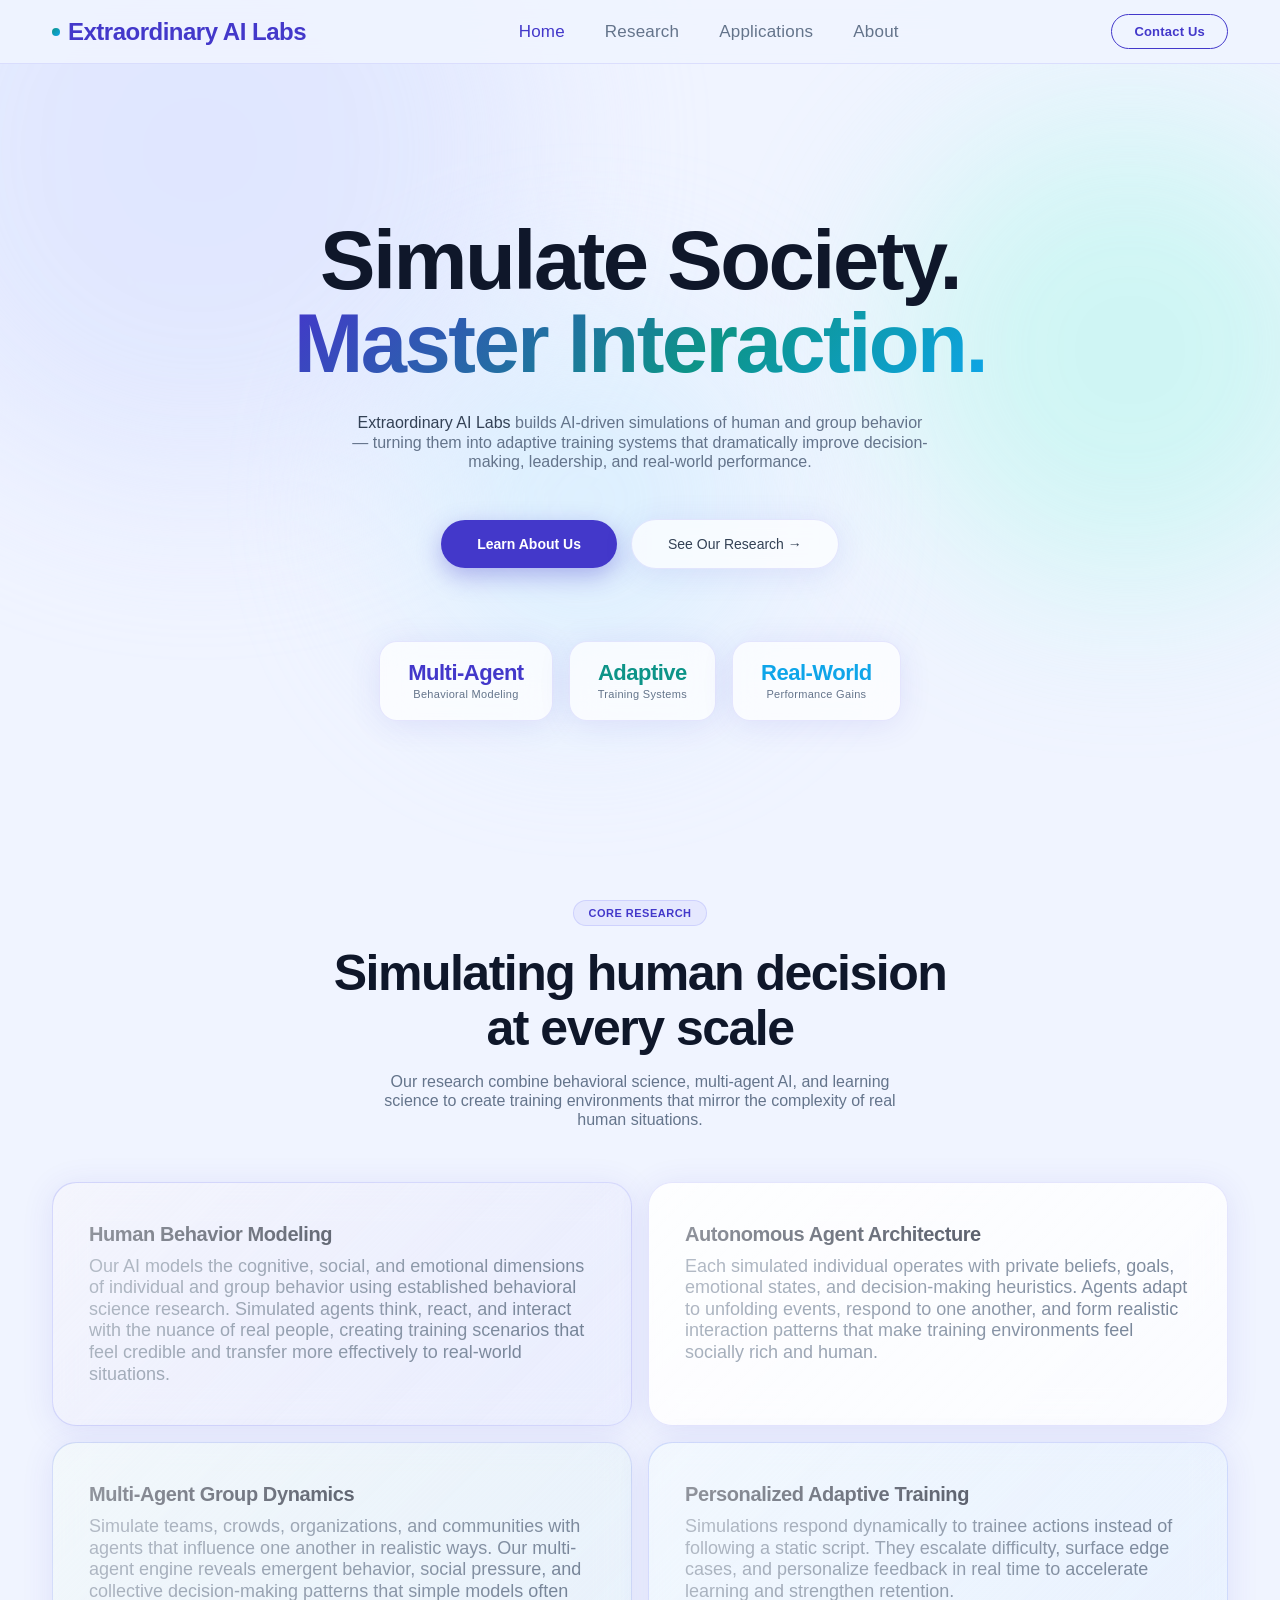
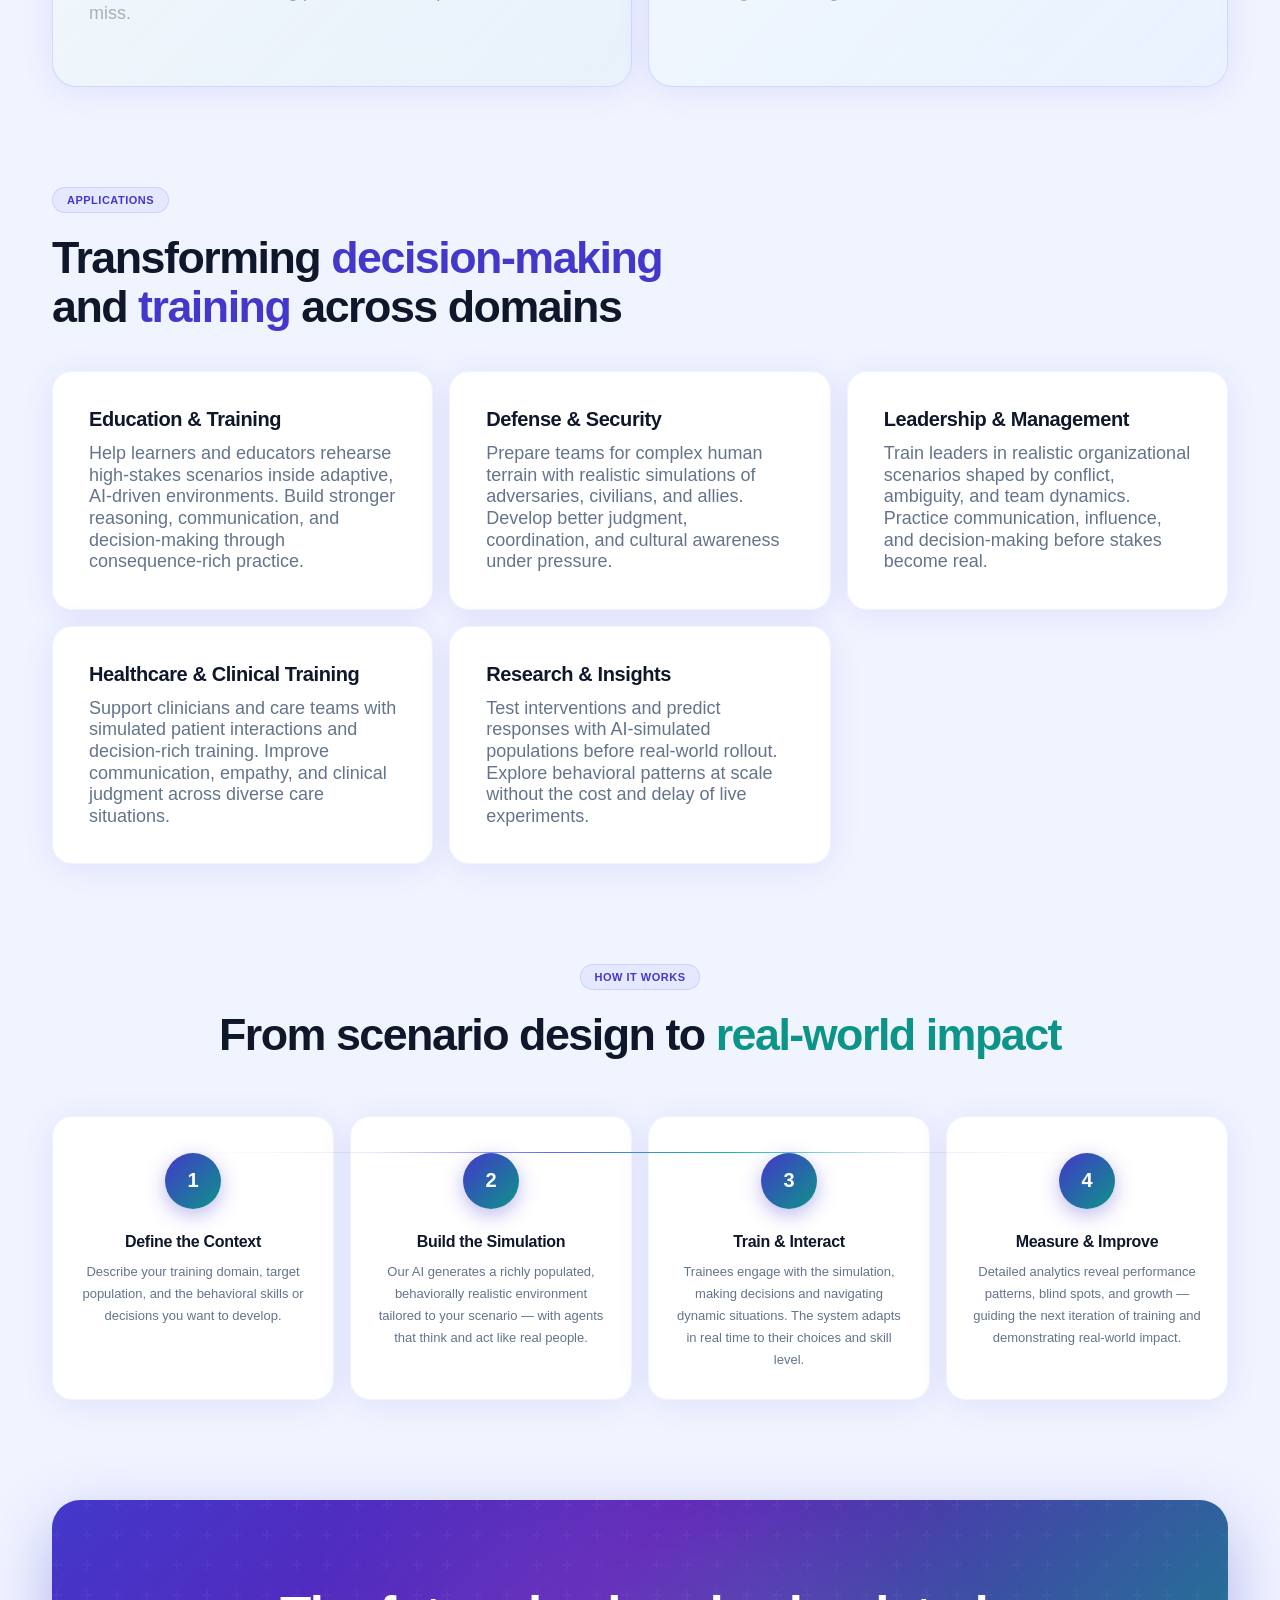
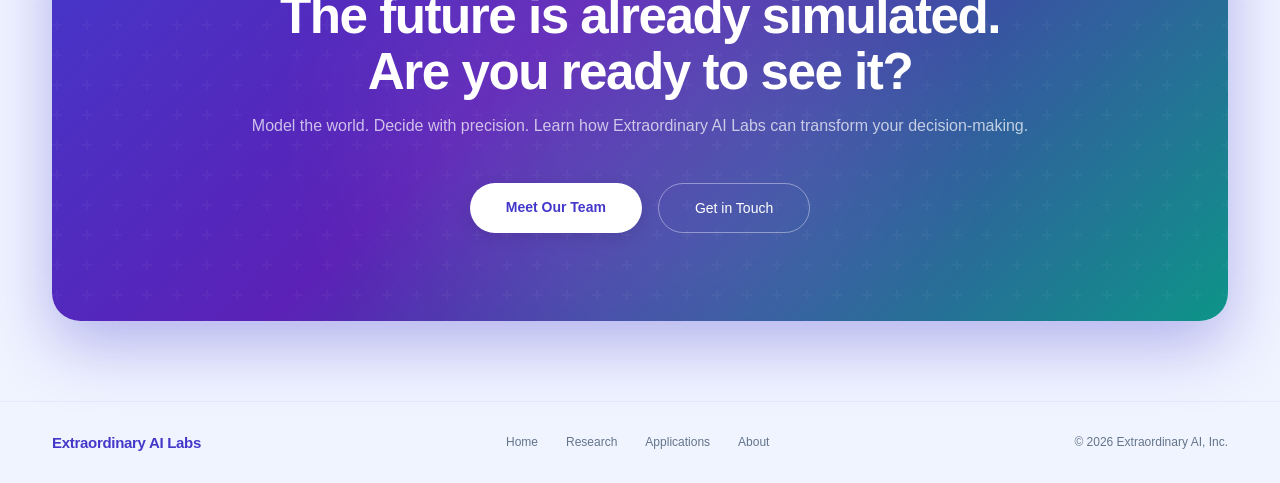
==== index.html @ 601aa69d "Initial version" ====
<!DOCTYPE html>
<html lang="en">
<head>
<meta charset="UTF-8">
<meta name="viewport" content="width=device-width, initial-scale=1.0">
<title>Extraordinary AI Labs — Human Behavior Simulation</title>
<link rel="stylesheet" href="styles.css">
</head>
<body>

<div class="bg-mesh">
  <div class="mesh-blob blob-1"></div>
  <div class="mesh-blob blob-2"></div>
  <div class="mesh-blob blob-3"></div>
</div>

<nav>
  <a href="index.html" class="logo"><div class="logo-dot"></div>Extraordinary AI Labs</a>
  <ul>
    <li><a href="index.html" class="active">Home</a></li>
    <li><a href="#research">Research</a></li>
    <li><a href="#applications">Applications</a></li>
    <li><a href="about.html">About</a></li>
  </ul>
  <a href="about.html#contact" class="nav-contact">Contact Us</a>
</nav>

<!-- ── HERO ── -->
<section class="hero">

  <h1>
    <span class="h1-dark">Simulate Society.</span><br>
    <span class="h1-gradient">Master Interaction.</span>
  </h1>

  <p class="hero-desc">
    <strong>Extraordinary AI Labs</strong> builds AI-driven simulations of human and group behavior — turning them into adaptive training systems that dramatically improve decision-making, leadership, and real-world performance.
  </p>

  <div class="hero-actions">
    <a href="about.html" class="btn-primary"><span>Learn About Us</span></a>
    <a href="#research" class="btn-ghost">See Our Research →</a>
  </div>

  <div class="hero-stats">
    <div class="stat-card">
      <div class="stat-num sn-indigo">Multi-Agent</div>
      <div class="stat-label">Behavioral Modeling</div>
    </div>
    <div class="stat-card">
      <div class="stat-num sn-teal">Adaptive</div>
      <div class="stat-label">Training Systems</div>
    </div>
    <div class="stat-card">
      <div class="stat-num sn-sky">Real-World</div>
      <div class="stat-label">Performance Gains</div>
    </div>
  </div>
</section>

<!-- ── Research ── -->
<section class="bento-section" id="research">
  <div class="bento-header">
    <div class="section-chip">Core Research</div>
    <h2 class="bento-title">Simulating human decision <br>at every scale</h2>
    <p class="bento-sub">Our research combine behavioral science, multi-agent AI, and learning science to create training environments that mirror the complexity of real human situations.</p>
  </div>

  <div class="tech-grid">

    <!-- Row 1, col 1-2: Human Behavior Modeling -->
    <div class="bento-cell accent-indigo tech-cell-merged">
      <div class="cell-shimmer"></div>
      <div class="cell-title">Human Behavior Modeling</div>
      <div class="cell-desc">Our AI models the cognitive, social, and emotional dimensions of individual and group behavior using established behavioral science research. Simulated agents think, react, and interact with the nuance of real people, creating training scenarios that feel credible and transfer more effectively to real-world situations.</div>
    </div>

    <!-- Row 1, col 3: utonomous Agent Architecture -->
    <div class="bento-cell tech-cell-agents">
      <div class="cell-shimmer"></div>
      <div class="cell-title">Autonomous Agent Architecture</div>
      <div class="cell-desc">Each simulated individual operates with private beliefs, goals, emotional states, and decision-making heuristics. Agents adapt to unfolding events, respond to one another, and form realistic interaction patterns that make training environments feel socially rich and human.</div>
    </div>

    <!-- Row 2, col 1: Multi-Agent Group Dynamics -->
    <div class="bento-cell accent-teal tech-cell-group">
      <div class="cell-shimmer"></div>
      <div class="cell-title">Multi-Agent Group Dynamics</div>
      <div class="cell-desc">Simulate teams, crowds, organizations, and communities with agents that influence one another in realistic ways. Our multi-agent engine reveals emergent behavior, social pressure, and collective decision-making patterns that simple models often miss.</div>
    </div>

    <!-- Row 2, col 2-3: Personalized Adaptive Training -->
    <div class="bento-cell accent-sky tech-cell-adaptive">
      <div class="cell-shimmer"></div>
      <div class="cell-title">Personalized Adaptive Training</div>
      <div class="cell-desc">Simulations respond dynamically to trainee actions instead of following a static script. They escalate difficulty, surface edge cases, and personalize feedback in real time to accelerate learning and strengthen retention.</div>
    </div>

  </div>
</section>

<!-- ── APPLICATIONS ── -->
<section class="cases-section" id="applications">
  <div class="cases-header">
    <div>
      <div class="section-chip">Applications</div>
      <h2 class="cases-title">Transforming <span>decision-making</span> and <span>training</span> across domains</h2>
    </div>
  </div>

  <div class="cases-grid">
    <div class="case-card">
      <div class="case-title">Education &amp; Training</div>
      <div class="case-desc">Help learners and educators rehearse high-stakes scenarios inside adaptive, AI-driven environments. Build stronger reasoning, communication, and decision-making through consequence-rich practice.</div>
    </div>
    <div class="case-card">
      <div class="case-title">Defense &amp; Security</div>
      <div class="case-desc">Prepare teams for complex human terrain with realistic simulations of adversaries, civilians, and allies. Develop better judgment, coordination, and cultural awareness under pressure.</div>
    </div>
    <div class="case-card">
      <div class="case-title">Leadership &amp; Management</div>
      <div class="case-desc">Train leaders in realistic organizational scenarios shaped by conflict, ambiguity, and team dynamics. Practice communication, influence, and decision-making before stakes become real.</div>
    </div>
    <div class="case-card">
      <div class="case-title">Healthcare &amp; Clinical Training</div>
      <div class="case-desc">Support clinicians and care teams with simulated patient interactions and decision-rich training. Improve communication, empathy, and clinical judgment across diverse care situations.</div>
    </div>
    <div class="case-card">
      <div class="case-title">Research &amp; Insights</div>
      <div class="case-desc">Test interventions and predict responses with AI-simulated populations before real-world rollout. Explore behavioral patterns at scale without the cost and delay of live experiments.</div>
    </div>
  </div>
</section>

<!-- ── HOW IT WORKS ── -->
<section class="steps-section" id="how">
  <div class="steps-header">
    <div class="section-chip">How It Works</div>
    <h2 class="steps-title">From scenario design to <span>real-world impact</span></h2>
  </div>
  <div class="steps-grid">
    <div class="steps-line"></div>
    <div class="step-card">
      <div class="step-num">1</div>
      <div class="step-title">Define the Context</div>
      <div class="step-desc">Describe your training domain, target population, and the behavioral skills or decisions you want to develop.</div>
    </div>
    <div class="step-card">
      <div class="step-num">2</div>
      <div class="step-title">Build the Simulation</div>
      <div class="step-desc">Our AI generates a richly populated, behaviorally realistic environment tailored to your scenario — with agents that think and act like real people.</div>
    </div>
    <div class="step-card">
      <div class="step-num">3</div>
      <div class="step-title">Train &amp; Interact</div>
      <div class="step-desc">Trainees engage with the simulation, making decisions and navigating dynamic situations. The system adapts in real time to their choices and skill level.</div>
    </div>
    <div class="step-card">
      <div class="step-num">4</div>
      <div class="step-title">Measure &amp; Improve</div>
      <div class="step-desc">Detailed analytics reveal performance patterns, blind spots, and growth — guiding the next iteration of training and demonstrating real-world impact.</div>
    </div>
  </div>
</section>

<!-- ── CTA ── -->
<section class="cta-section">
  <div class="cta-inner">
    <div class="cta-glow"></div>
    <h2 class="cta-title">The future is already simulated. <br>Are you ready to see it?</h2>
    <p class="cta-sub">Model the world. Decide with precision. Learn how Extraordinary AI Labs can transform your decision-making.</p>
    <div class="cta-buttons">
      <a href="about.html" class="btn-white">Meet Our Team</a>
      <a href="about.html#contact" class="btn-outline-white">Get in Touch</a>
    </div>
  </div>
</section>

<footer>
  <div class="footer-logo">Extraordinary AI Labs</div>
  <div class="footer-links">
    <a href="index.html">Home</a>
    <a href="#research">Research</a>
    <a href="#applications">Applications</a>
    <a href="about.html">About</a>
  </div>
  <div class="footer-copy">© 2026 Extraordinary AI, Inc.</div>
</footer>

<script>
  const nav = document.querySelector('nav');
  const navLinks = document.querySelectorAll('nav ul a');
  const sectionMap = {
    home: document.querySelector('.hero'),
    research: document.getElementById('research'),
    applications: document.getElementById('applications')
  };

  function setActiveNav(key) {
    navLinks.forEach((link) => {
      const href = link.getAttribute('href');
      const isActive =
        (key === 'home' && href === 'index.html') ||
        (key === 'research' && href === '#research') ||
        (key === 'applications' && href === '#applications');

      link.classList.toggle('active', isActive);
    });
  }

  function scrollToSection(target) {
    const navH = nav.getBoundingClientRect().height;
    const top = target.getBoundingClientRect().top + window.scrollY - navH - 24;
    window.scrollTo({ top, behavior: 'smooth' });
  }

  navLinks.forEach((link) => {
    const href = link.getAttribute('href');

    if (!href.startsWith('#')) {
      return;
    }

    link.addEventListener('click', (e) => {
      const id = href.slice(1);
      const target = document.getElementById(id);

      if (!target) {
        return;
      }

      e.preventDefault();
      setActiveNav(id);
      history.replaceState(null, '', `#${id}`);
      scrollToSection(target);
    });
  });

  const observer = new IntersectionObserver(
    (entries) => {
      const visibleEntry = entries
        .filter((entry) => entry.isIntersecting)
        .sort((a, b) => b.intersectionRatio - a.intersectionRatio)[0];

      if (visibleEntry) {
        setActiveNav(visibleEntry.target.dataset.nav);
      }
    },
    {
      rootMargin: '-20% 0px -55% 0px',
      threshold: [0.2, 0.4, 0.6]
    }
  );

  Object.entries(sectionMap).forEach(([key, section]) => {
    if (!section) {
      return;
    }

    section.dataset.nav = key;
    observer.observe(section);
  });

  if (window.location.hash === '#research') {
    setActiveNav('research');
  } else if (window.location.hash === '#applications') {
    setActiveNav('applications');
  } else {
    setActiveNav('home');
  }
</script>

</body>
</html>
---- styles.css ----
/* =============================================
   Extraordinary AI Labs — Shared Stylesheet
   ============================================= */

:root {
  --bg: #f0f4ff;
  --surface: #ffffff;
  --surface2: #e8eeff;
  --indigo: #4338ca;
  --indigo-light: #6366f1;
  --teal: #0d9488;
  --teal-light: #14b8a6;
  --sky: #0ea5e9;
  --pink: #e879f9;
  --text: #0f172a;
  --text2: #334155;
  --muted: #64748b;
  --border: rgba(99,102,241,0.15);
  --border2: rgba(99,102,241,0.08);
  --glass: rgba(255,255,255,0.7);
  --shadow: 0 4px 32px rgba(67,56,202,0.1);
  --shadow-lg: 0 12px 48px rgba(67,56,202,0.15);
  --nav-h: 64px; /* fixed nav height for scroll-margin */
}

* { margin: 0; padding: 0; box-sizing: border-box; }

html { scroll-behavior: smooth; }

body {
  background: var(--bg);
  color: var(--text);
  font-family: 'Helvetica Neue', Helvetica, Arial, sans-serif;
  font-weight: 300;
  overflow-x: hidden;
}

/* ── BACKGROUND MESH ── */
.bg-mesh {
  position: fixed; inset: 0;
  pointer-events: none; z-index: 0; overflow: hidden;
}
.mesh-blob {
  position: absolute; border-radius: 50%;
  filter: blur(80px); opacity: 0.45;
}
.blob-1 {
  width: 700px; height: 700px;
  background: radial-gradient(circle, #c7d2fe, #e0e7ff);
  top: -200px; left: -150px;
  animation: blobDrift 12s ease-in-out infinite;
}
.blob-2 {
  width: 500px; height: 500px;
  background: radial-gradient(circle, #99f6e4, #ccfbf1);
  top: 100px; right: -100px;
  animation: blobDrift 10s ease-in-out infinite 3s;
}
.blob-3 {
  width: 400px; height: 400px;
  background: radial-gradient(circle, #bae6fd, #e0f2fe);
  bottom: 200px; left: 30%;
  animation: blobDrift 14s ease-in-out infinite 6s;
}
@keyframes blobDrift {
  0%, 100% { transform: translate(0,0) scale(1); }
  33%       { transform: translate(30px,-20px) scale(1.05); }
  66%       { transform: translate(-20px,30px) scale(0.97); }
}

/* ── NAV ── */
nav {
  position: fixed; top: 0; left: 0; right: 0; z-index: 100;
  display: flex; align-items: center; justify-content: space-between;
  padding: 0 52px;
  height: var(--nav-h);
  background: rgba(240,244,255,0.88);
  backdrop-filter: blur(20px);
  border-bottom: 1px solid var(--border);
}
.logo {
  font-size: 24px; font-weight: 800; letter-spacing: -0.5px;
  color: var(--indigo); display: flex; align-items: center; gap: 8px;
  text-decoration: none; flex-shrink: 0;
}
.logo-dot {
  width: 8px; height: 8px; border-radius: 50%;
  background: linear-gradient(135deg, var(--teal), var(--sky));
  animation: dotPulse 2s ease-in-out infinite; flex-shrink: 0;
}
@keyframes dotPulse {
  0%, 100% { transform: scale(1); opacity: 1; }
  50%       { transform: scale(1.4); opacity: 0.7; }
}
nav ul { list-style: none; display: flex; gap: 40px; }
nav a {
  font-size: 17px; font-weight: 400; text-decoration: none;
  color: var(--muted); letter-spacing: 0.2px; transition: color 0.2s;
}
nav a:hover { color: var(--indigo); }
nav a.active { color: var(--indigo); font-weight: 500; }
.nav-contact {
  font-size: 13px; font-weight: 600; text-decoration: none;
  border: 1.5px solid var(--indigo); color: var(--indigo);
  padding: 9px 22px; border-radius: 100px; transition: all 0.3s;
}
.nav-contact:hover { background: var(--indigo); color: white; }

/* ── SCROLL-MARGIN for anchored sections (accounts for fixed nav) ── */
section[id], div[id] {
  scroll-margin-top: calc(var(--nav-h) + 24px);
}

/* ── HERO ── */
.hero {
  position: relative; z-index: 1;
  min-height: 100vh;
  display: flex; flex-direction: column;
  align-items: center; justify-content: center;
  text-align: center;
  padding: 120px 52px 80px;
}
.hero-eyebrow {
  display: inline-flex; align-items: center; gap: 10px;
  background: var(--glass); border: 1px solid var(--border);
  backdrop-filter: blur(12px); border-radius: 100px;
  padding: 8px 20px 8px 8px; margin-bottom: 36px;
  box-shadow: var(--shadow); animation: fadeUp 0.5s ease both;
}
.eyebrow-chip {
  font-size: 10px; font-weight: 700; letter-spacing: 1px; text-transform: uppercase;
  background: linear-gradient(135deg, var(--indigo), var(--teal));
  color: white; border-radius: 100px; padding: 4px 12px;
}
.eyebrow-text { font-size: 12px; color: var(--muted); font-weight: 400; }

h1 {
  font-size: clamp(48px, 6.5vw, 84px);
  font-weight: 800; letter-spacing: -2.5px; line-height: 1.0;
  margin-bottom: 28px; animation: fadeUp 0.5s ease 0.1s both;
}
.h1-dark { color: var(--text); }
.h1-gradient {
  background: linear-gradient(135deg, var(--indigo) 0%, var(--teal) 60%, var(--sky) 100%);
  -webkit-background-clip: text; -webkit-text-fill-color: transparent;
  background-clip: text; display: block;
}
.hero-desc {
  font-size: 16px; color: var(--muted); line-height: 1.2;
  max-width: 580px; margin: 0 auto 48px; font-weight: 300;
  animation: fadeUp 0.5s ease 0.2s both;
}
.hero-desc strong { color: var(--text2); font-weight: 500; }
.hero-actions {
  display: flex; gap: 14px; align-items: center; justify-content: center;
  margin-bottom: 72px; animation: fadeUp 0.5s ease 0.3s both;
}

/* ── BUTTONS ── */
.btn-primary {
  font-size: 14px; font-weight: 600; text-decoration: none;
  background: var(--indigo); color: white; padding: 16px 36px;
  border-radius: 100px; transition: all 0.3s;
  box-shadow: 0 8px 24px rgba(67,56,202,0.35);
  position: relative; overflow: hidden;
}
.btn-primary::after {
  content: ''; position: absolute; inset: 0; border-radius: 100px;
  background: linear-gradient(135deg, var(--indigo-light), var(--teal));
  opacity: 0; transition: opacity 0.3s;
}
.btn-primary span { position: relative; z-index: 1; }
.btn-primary:hover::after { opacity: 1; }
.btn-primary:hover { transform: translateY(-2px); box-shadow: 0 12px 32px rgba(67,56,202,0.4); }

.btn-ghost {
  font-size: 14px; font-weight: 500; text-decoration: none;
  background: var(--glass); border: 1px solid var(--border);
  color: var(--text2); padding: 16px 36px; border-radius: 100px;
  backdrop-filter: blur(8px); transition: all 0.3s; box-shadow: var(--shadow);
}
.btn-ghost:hover {
  background: white; border-color: rgba(99,102,241,0.3);
  transform: translateY(-2px); box-shadow: var(--shadow-lg);
}

.btn-white {
  font-size: 14px; font-weight: 600; text-decoration: none;
  background: white; color: var(--indigo); padding: 16px 36px;
  border-radius: 100px; transition: all 0.3s;
  box-shadow: 0 4px 16px rgba(0,0,0,0.1);
}
.btn-white:hover { transform: translateY(-2px); box-shadow: 0 8px 24px rgba(0,0,0,0.15); }

.btn-outline-white {
  font-size: 14px; font-weight: 500; text-decoration: none;
  border: 1px solid rgba(255,255,255,0.4); color: white;
  padding: 16px 36px; border-radius: 100px; transition: all 0.3s;
}
.btn-outline-white:hover {
  background: rgba(255,255,255,0.1);
  border-color: rgba(255,255,255,0.6); transform: translateY(-2px);
}

/* ── STAT CARDS ── */
.hero-stats { display: flex; gap: 16px; justify-content: center; animation: fadeUp 0.5s ease 0.4s both; }
.stat-card {
  background: var(--glass); backdrop-filter: blur(16px);
  border: 1px solid var(--border); border-radius: 18px;
  padding: 20px 28px; text-align: center; box-shadow: var(--shadow);
  transition: transform 0.3s;
}
.stat-card:hover { transform: translateY(-4px); }
.stat-num { font-size: 22px; font-weight: 800; letter-spacing: -0.5px; line-height: 1; margin-bottom: 4px; }
.sn-indigo { color: var(--indigo); }
.sn-teal   { color: var(--teal); }
.sn-sky    { color: var(--sky); }
.stat-label { font-size: 11px; color: var(--muted); font-weight: 400; letter-spacing: 0.3px; }

/* ── SECTION CHIP ── */
.section-chip {
  display: inline-flex; align-items: center; gap: 6px;
  background: rgba(99,102,241,0.08); border: 1px solid rgba(99,102,241,0.18);
  border-radius: 100px; padding: 6px 14px;
  font-size: 11px; font-weight: 600; letter-spacing: 0.5px; text-transform: uppercase;
  color: var(--indigo); margin-bottom: 20px;
}

/* ── BENTO / TECHNOLOGY SECTION ── */
.bento-section {
  position: relative; z-index: 1;
  padding: 0 52px 100px;
}
.bento-header {
  text-align: center; margin-bottom: 52px;
}
.bento-title {
  font-size: clamp(32px, 4vw, 50px);
  font-weight: 800; letter-spacing: -1.5px; line-height: 1.1; margin-bottom: 16px;
}
.bento-sub {
  font-size: 16px; color: var(--muted); max-width: 520px;
  margin: 0 auto; line-height: 1.2; font-weight: 300;
}

/* Tech grid: 3 columns, custom cell placement */
.tech-grid {
  display: grid;
  grid-template-columns: repeat(2, minmax(0, 1fr));
  grid-auto-rows: 1fr;
  gap: 16px;
  align-items: stretch;
}

/* Row 1: merged big card spans 2 cols, group-dynamics spans 1 col */
.tech-cell-merged   { grid-column: auto; grid-row: auto; }
.tech-cell-group    { grid-column: auto; grid-row: auto; }
/* Row 2: adaptive and group span equally */
.tech-cell-adaptive { grid-column: auto; grid-row: auto; }
.tech-cell-agents   { grid-column: auto; grid-row: auto; }

.bento-cell {
  background: var(--glass); backdrop-filter: blur(16px);
  border: 1px solid var(--border); border-radius: 24px;
  padding: 40px 36px; box-shadow: var(--shadow);
  transition: all 0.35s; position: relative; overflow: hidden;
  height: 100%;
}
.bento-cell:hover {
  box-shadow: var(--shadow-lg); transform: translateY(-4px);
  border-color: rgba(99,102,241,0.3);
}
.bento-cell.accent-indigo { background: linear-gradient(135deg, rgba(67,56,202,0.07), rgba(99,102,241,0.04)); }
.bento-cell.accent-teal   { background: linear-gradient(135deg, rgba(13,148,136,0.07), rgba(20,184,166,0.03)); }
.bento-cell.accent-sky    { background: linear-gradient(135deg, rgba(14,165,233,0.07), rgba(56,189,248,0.03)); }

.cell-shimmer {
  position: absolute; inset: 0; border-radius: 24px;
  background: linear-gradient(135deg, rgba(255,255,255,0.6), rgba(255,255,255,0));
  pointer-events: none;
}
.bento-icon-wrap {
  width: 52px; height: 52px; border-radius: 16px;
  display: flex; align-items: center; justify-content: center;
  margin-bottom: 24px; font-size: 22px;
}
.icon-indigo { background: rgba(67,56,202,0.1); }
.icon-teal   { background: rgba(13,148,136,0.1); }
.icon-sky    { background: rgba(14,165,233,0.1); }
.icon-pink   { background: rgba(232,121,249,0.1); }

.cell-title {
  font-size: 20px; font-weight: 700; letter-spacing: -0.4px;
  margin-bottom: 10px; color: var(--text);
}
.cell-desc {
  font-size: 18px; color: var(--muted); line-height: 1.2; font-weight: 300;
}

/* ── APPLICATIONS SECTION ── */
.cases-section { position: relative; z-index: 1; padding: 0 52px 100px; }
.cases-header {
  display: flex; align-items: flex-end; justify-content: space-between;
  margin-bottom: 40px;
}
.cases-title {
  font-size: clamp(30px, 3.5vw, 46px); font-weight: 800;
  letter-spacing: -1.5px; max-width: 680px; line-height: 1.1;
}
.cases-title span { color: var(--indigo); }

.cases-grid {
  display: grid;
  grid-template-columns: repeat(3, 1fr);
  gap: 16px;
}
/* 5 cards: first 3 in row 1, last 2 centered in row 2 */
.cases-grid .case-card:nth-child(4) { grid-column: 1; }
.cases-grid .case-card:nth-child(5) { grid-column: 2; }

.case-card {
  background: var(--surface); border: 1px solid var(--border2);
  border-radius: 20px; padding: 36px; box-shadow: var(--shadow);
  transition: all 0.3s; position: relative; overflow: hidden;
}
.case-card::before {
  content: ''; position: absolute; left: 0; top: 0; bottom: 0;
  width: 4px; border-radius: 4px 0 0 4px;
  background: linear-gradient(180deg, var(--indigo), var(--teal));
  opacity: 0; transition: opacity 0.3s;
}
.case-card:hover { transform: translateY(-4px); box-shadow: var(--shadow-lg); border-color: var(--border); }
.case-card:hover::before { opacity: 1; }
.case-tag {
  font-size: 10px; font-weight: 700; letter-spacing: 1px; text-transform: uppercase;
  color: var(--teal); background: rgba(13,148,136,0.08);
  border-radius: 100px; padding: 4px 12px; display: inline-block; margin-bottom: 16px;
}
.case-title {
  font-size: 20px; font-weight: 700; letter-spacing: -0.4px;
  margin-bottom: 12px; color: var(--text);
}
.case-desc { font-size: 18px; color: var(--muted); line-height: 1.2; font-weight: 300; }

/* ── HOW IT WORKS ── */
.steps-section { position: relative; z-index: 1; padding: 0 52px 100px; }
.steps-header { text-align: center; margin-bottom: 56px; }
.steps-title {
  font-size: clamp(30px, 3.5vw, 46px); font-weight: 800;
  letter-spacing: -1.5px; line-height: 1.1;
}
.steps-title span { color: var(--teal); }
.steps-grid {
  display: grid; grid-template-columns: repeat(4, 1fr);
  gap: 16px; position: relative;
}
.steps-line {
  position: absolute; top: 36px; left: 12.5%; right: 12.5%; height: 1px;
  background: linear-gradient(90deg, transparent, var(--border), var(--indigo-light), var(--teal-light), var(--border), transparent);
}
.step-card {
  background: var(--surface); border: 1px solid var(--border2);
  border-radius: 20px; padding: 36px 24px 28px;
  text-align: center; box-shadow: var(--shadow); transition: all 0.3s;
}
.step-card:hover { transform: translateY(-6px); box-shadow: var(--shadow-lg); border-color: var(--border); }
.step-num {
  width: 56px; height: 56px; border-radius: 50%;
  background: linear-gradient(135deg, var(--indigo), var(--teal));
  color: white; font-size: 20px; font-weight: 800;
  display: flex; align-items: center; justify-content: center;
  margin: 0 auto 24px; box-shadow: 0 6px 20px rgba(67,56,202,0.35);
}
.step-title { font-size: 16px; font-weight: 700; letter-spacing: -0.3px; margin-bottom: 10px; }
.step-desc { font-size: 13px; color: var(--muted); line-height: 1.7; font-weight: 300; }

/* ── CTA BANNER ── */
.cta-section { position: relative; z-index: 1; padding: 0 52px 80px; }
.cta-inner {
  background: linear-gradient(135deg, var(--indigo) 0%, #5b21b6 40%, var(--teal) 100%);
  border-radius: 28px; padding: 88px 80px; text-align: center;
  position: relative; overflow: hidden;
  box-shadow: 0 24px 64px rgba(67,56,202,0.35);
}
.cta-inner::before {
  content: ''; position: absolute; inset: 0;
  background: url("data:image/svg+xml,%3Csvg width='60' height='60' viewBox='0 0 60 60' xmlns='http://www.w3.org/2000/svg'%3E%3Cg fill='none'%3E%3Cg fill='%23ffffff' fill-opacity='0.03'%3E%3Cpath d='M36 34v-4h-2v4h-4v2h4v4h2v-4h4v-2h-4zm0-30V0h-2v4h-4v2h4v4h2V6h4V4h-4zM6 34v-4H4v4H0v2h4v4h2v-4h4v-2H6zM6 4V0H4v4H0v2h4v4h2V6h4V4H6z'/%3E%3C/g%3E%3C/g%3E%3C/svg%3E");
  pointer-events: none;
}
.cta-glow {
  position: absolute; width: 500px; height: 500px; border-radius: 50%;
  background: rgba(255,255,255,0.08); filter: blur(80px);
  top: 50%; left: 50%; transform: translate(-50%,-50%);
}
.cta-title {
  font-size: clamp(32px, 4vw, 52px); font-weight: 800; letter-spacing: -1.5px;
  color: white; line-height: 1.1; margin-bottom: 16px;
  position: relative; z-index: 1;
}
.cta-sub {
  font-size: 16px; color: rgba(255,255,255,0.7); margin-bottom: 48px;
  position: relative; z-index: 1; font-weight: 300;
}
.cta-buttons { display: flex; gap: 16px; justify-content: center; position: relative; z-index: 1; }

/* ── FOOTER (shared) ── */
footer {
  position: relative; z-index: 1;
  padding: 32px 52px; border-top: 1px solid var(--border2);
  display: flex; justify-content: space-between; align-items: center;
}
.footer-logo { font-size: 15px; font-weight: 800; color: var(--indigo); letter-spacing: -0.3px; }
.footer-links { display: flex; gap: 28px; }
.footer-links a {
  font-size: 12px; color: var(--muted); text-decoration: none;
  font-weight: 400; transition: color 0.2s;
}
.footer-links a:hover { color: var(--indigo); }
.footer-copy { font-size: 12px; color: var(--muted); }

/* ── ANIMATIONS ── */
@keyframes fadeUp {
  from { opacity: 0; transform: translateY(20px); }
  to   { opacity: 1; transform: translateY(0); }
}
.fade-up   { animation: fadeUp 0.6s ease both; }
.fade-up-1 { animation-delay: 0.1s; }
.fade-up-2 { animation-delay: 0.2s; }
.fade-up-3 { animation-delay: 0.3s; }

/* ── ABOUT PAGE ── */

/* Page Hero */
.page-hero {
  position: relative; z-index: 1;
  padding: 140px 52px 60px;
  text-align: center;
  max-width: 900px; margin: 0 auto;
}
.page-title {
  font-size: clamp(44px, 6vw, 68px);
  font-weight: 800; letter-spacing: -2px; line-height: 1.0;
  margin-bottom: 0; color: var(--text);
}
.page-title span {
  background: linear-gradient(135deg, var(--indigo), var(--teal));
  -webkit-background-clip: text; -webkit-text-fill-color: transparent;
  background-clip: text;
}

/* One-liner */
.one-liner-wrap {
  position: relative; z-index: 1;
  padding: 0 52px 80px;
  max-width: 1100px; margin: 0 auto;
}
.one-liner-card {
  background: linear-gradient(135deg, var(--indigo) 0%, #5b21b6 50%, var(--teal) 100%);
  border-radius: 28px; padding: 56px 72px;
  text-align: center; position: relative; overflow: hidden;
  box-shadow: 0 24px 64px rgba(67,56,202,0.3);
}
.one-liner-card::before {
  content: ''; position: absolute; inset: 0;
  background: url("data:image/svg+xml,%3Csvg width='40' height='40' viewBox='0 0 40 40' xmlns='http://www.w3.org/2000/svg'%3E%3Cg fill='%23ffffff' fill-opacity='0.04'%3E%3Ccircle cx='20' cy='20' r='1'/%3E%3C/g%3E%3C/svg%3E");
  pointer-events: none;
}
.one-liner-glow {
  position: absolute; width: 400px; height: 300px; border-radius: 50%;
  background: rgba(255,255,255,0.1); filter: blur(60px);
  top: 50%; left: 50%; transform: translate(-50%,-50%);
}
.one-liner-text {
  font-size: clamp(17px, 2vw, 24px); font-weight: 500;
  color: white; line-height: 1.6;
  position: relative; z-index: 1; font-style: italic;
}
.quote-mark {
  font-size: 80px; line-height: 0.5; color: rgba(255,255,255,0.2);
  font-family: Georgia, serif; display: block; margin-bottom: 16px;
  position: relative; z-index: 1;
}

/* Mission */
.mission-section { position: relative; z-index: 1; padding: 0 52px 90px; }
.mission-inner {
  display: grid; grid-template-columns: 260px 1fr; gap: 72px;
  max-width: 1100px; margin: 0 auto;
  background: var(--glass); backdrop-filter: blur(16px);
  border: 1px solid var(--border); border-radius: 28px;
  padding: 56px; box-shadow: var(--shadow);
}
.mission-label {
  font-size: 11px; font-weight: 700; letter-spacing: 2px; text-transform: uppercase;
  color: var(--indigo);
}
.mission-accent-line {
  width: 96px; height: 3px;
  background: linear-gradient(90deg, var(--indigo), var(--teal));
  border-radius: 2px; margin-top: 12px; margin-bottom: 24px;
}
.mission-visual {
  display: flex;
  flex-direction: column;
  gap: 0;
  margin-top: 4px;
}
.mv-chip {
  display: flex;
  align-items: center;
  gap: 10px;
  padding: 12px 0;
  border-bottom: 1px solid rgba(99,102,241,0.14);
  font-size: 14px;
  font-weight: 500;
  color: var(--text2);
}
.mv-chip:first-child {
  border-top: 1px solid rgba(99,102,241,0.14);
}
.mv-icon {
  font-size: 17px;
  width: 26px;
  text-align: center;
  opacity: 0.9;
}
.mission-title {
  font-size: 30px; font-weight: 800; letter-spacing: -1px;
  line-height: 1.15; margin-bottom: 24px; color: var(--text);
}
.mission-title span { color: var(--indigo); }
.mission-text { font-size: 15.5px; color: var(--text2); line-height: 1.88; font-weight: 300; }

/* Founders */
.founders-section { position: relative; z-index: 1; padding: 0 52px 90px; }
.founders-header { text-align: center; margin-bottom: 52px; }
.founders-title {
  font-size: clamp(30px, 4vw, 46px); font-weight: 800;
  letter-spacing: -1.5px; line-height: 1.1; margin-bottom: 12px;
}
.founders-title span { color: var(--teal); }
.founders-sub {
  font-size: 16px; color: var(--muted); max-width: 420px;
  margin: 0 auto; font-weight: 300; line-height: 1.2;
}
.founders-grid {
  display: grid; grid-template-columns: repeat(3, 1fr);
  gap: 28px; max-width: 1320px; margin: 0 auto;
}
.founder-card {
  background: var(--surface); border: 1px solid var(--border2);
  border-radius: 28px; overflow: hidden; box-shadow: var(--shadow);
  transition: all 0.35s; display: flex; flex-direction: column;
}
.founder-card:hover { box-shadow: var(--shadow-lg); transform: translateY(-6px); border-color: var(--border); }
.founder-img-wrap {
  position: relative; overflow: hidden; height: 420px;
  background: linear-gradient(135deg, #e0e7ff, #ccfbf1);
}
.founder-img-wrap::after {
  content: ''; position: absolute; bottom: 0; left: 0; right: 0;
  height: 100px;
  background: linear-gradient(to bottom, transparent, var(--surface));
}
.founder-img {
  width: 100%; height: 100%; object-fit: cover; object-position: center top;
  transition: transform 0.5s ease; display: block;
}
.founder-card:hover .founder-img { transform: scale(1.04); }
.founder-avatar-fallback {
  width: 100%; height: 100%;
  display: none; align-items: center; justify-content: center;
  font-size: 80px; color: rgba(67,56,202,0.2);
}
.founder-body { padding: 32px 36px 36px; flex: 1; display: flex; flex-direction: column; }
.founder-role-tag {
  font-size: 10px; font-weight: 700; letter-spacing: 1.5px; text-transform: uppercase;
  color: var(--teal); background: rgba(13,148,136,0.08);
  border-radius: 100px; padding: 4px 12px; display: inline-block;
  margin-bottom: 14px; align-self: flex-start;
}
.founder-name { font-size: 26px; font-weight: 800; letter-spacing: -0.8px; margin-bottom: 4px; color: var(--text); }
.founder-title { font-size: 14px; font-weight: 500; color: var(--indigo); margin-bottom: 18px; }
.founder-bio { font-size: 16px; color: var(--muted); line-height: 1.2; font-weight: 300; flex: 1; }
.founder-divider {
  width: 32px; height: 2px;
  background: linear-gradient(90deg, var(--indigo), var(--teal));
  border-radius: 2px; margin: 16px 0;
}

/* Values */
.values-section { position: relative; z-index: 1; padding: 0 52px 90px; }
.values-header { text-align: center; margin-bottom: 44px; }
.values-title { font-size: clamp(26px, 3.5vw, 42px); font-weight: 800; letter-spacing: -1.5px; line-height: 1.1; }
.values-title span { color: var(--indigo); }
.values-grid { display: grid; grid-template-columns: repeat(3, 1fr); gap: 16px; max-width: 1100px; margin: 0 auto; }
.value-card {
  background: var(--glass); backdrop-filter: blur(16px);
  border: 1px solid var(--border); border-radius: 20px;
  padding: 32px; box-shadow: var(--shadow); transition: all 0.3s; text-align: center;
}
.value-card:hover { transform: translateY(-4px); box-shadow: var(--shadow-lg); border-color: rgba(99,102,241,0.3); }
.value-icon { font-size: 32px; margin-bottom: 16px; }
.value-title { font-size: 17px; font-weight: 700; letter-spacing: -0.3px; margin-bottom: 8px; }
.value-desc { font-size: 13px; color: var(--muted); line-height: 1.72; font-weight: 300; }

/* Contact */
.contact-section { position: relative; z-index: 1; padding: 0 52px 80px; }
.contact-inner {
  background: linear-gradient(135deg, var(--indigo) 0%, #5b21b6 40%, var(--teal) 100%);
  border-radius: 28px; padding: 80px;
  text-align: center; position: relative; overflow: hidden;
  box-shadow: 0 24px 64px rgba(67,56,202,0.35);
  display: flex; flex-direction: column; align-items: center;
}
.contact-inner::before {
  content: ''; position: absolute; inset: 0;
  background: url("data:image/svg+xml,%3Csvg width='60' height='60' viewBox='0 0 60 60' xmlns='http://www.w3.org/2000/svg'%3E%3Cg fill='none'%3E%3Cg fill='%23ffffff' fill-opacity='0.03'%3E%3Cpath d='M36 34v-4h-2v4h-4v2h4v4h2v-4h4v-2h-4zm0-30V0h-2v4h-4v2h4v4h2V6h4V4h-4zM6 34v-4H4v4H0v2h4v4h2v-4h4v-2H6zM6 4V0H4v4H0v2h4v4h2V6h4V4H6z'/%3E%3C/g%3E%3C/g%3E%3C/svg%3E');
  pointer-events: none;
}
.contact-glow {
  position: absolute; width: 500px; height: 500px; border-radius: 50%;
  background: rgba(255,255,255,0.08); filter: blur(80px);
  top: 50%; left: 50%; transform: translate(-50%,-50%);
}
.contact-title {
  font-size: clamp(32px, 4vw, 52px); font-weight: 800; letter-spacing: -1.5px;
  color: white; line-height: 1.1; margin-bottom: 14px; position: relative; z-index: 1;
}
.contact-sub {
  font-size: 16px; color: rgba(244,247,255,0.92); margin-bottom: 40px;
  position: relative; z-index: 1; font-weight: 300; max-width: 500px;
}
.contact-email {
  display: inline-flex; align-items: center; gap: 12px;
  background: rgba(255,255,255,0.92); border: 1px solid rgba(255,255,255,0.75);
  border-radius: 16px; padding: 18px 36px;
  font-size: 17px; font-weight: 600; color: var(--indigo); text-decoration: none;
  transition: all 0.3s; position: relative; z-index: 1; backdrop-filter: blur(8px);
}
.contact-email:hover {
  background: white; border-color: white;
  transform: translateY(-2px);
}
.contact-email-icon { font-size: 20px; }
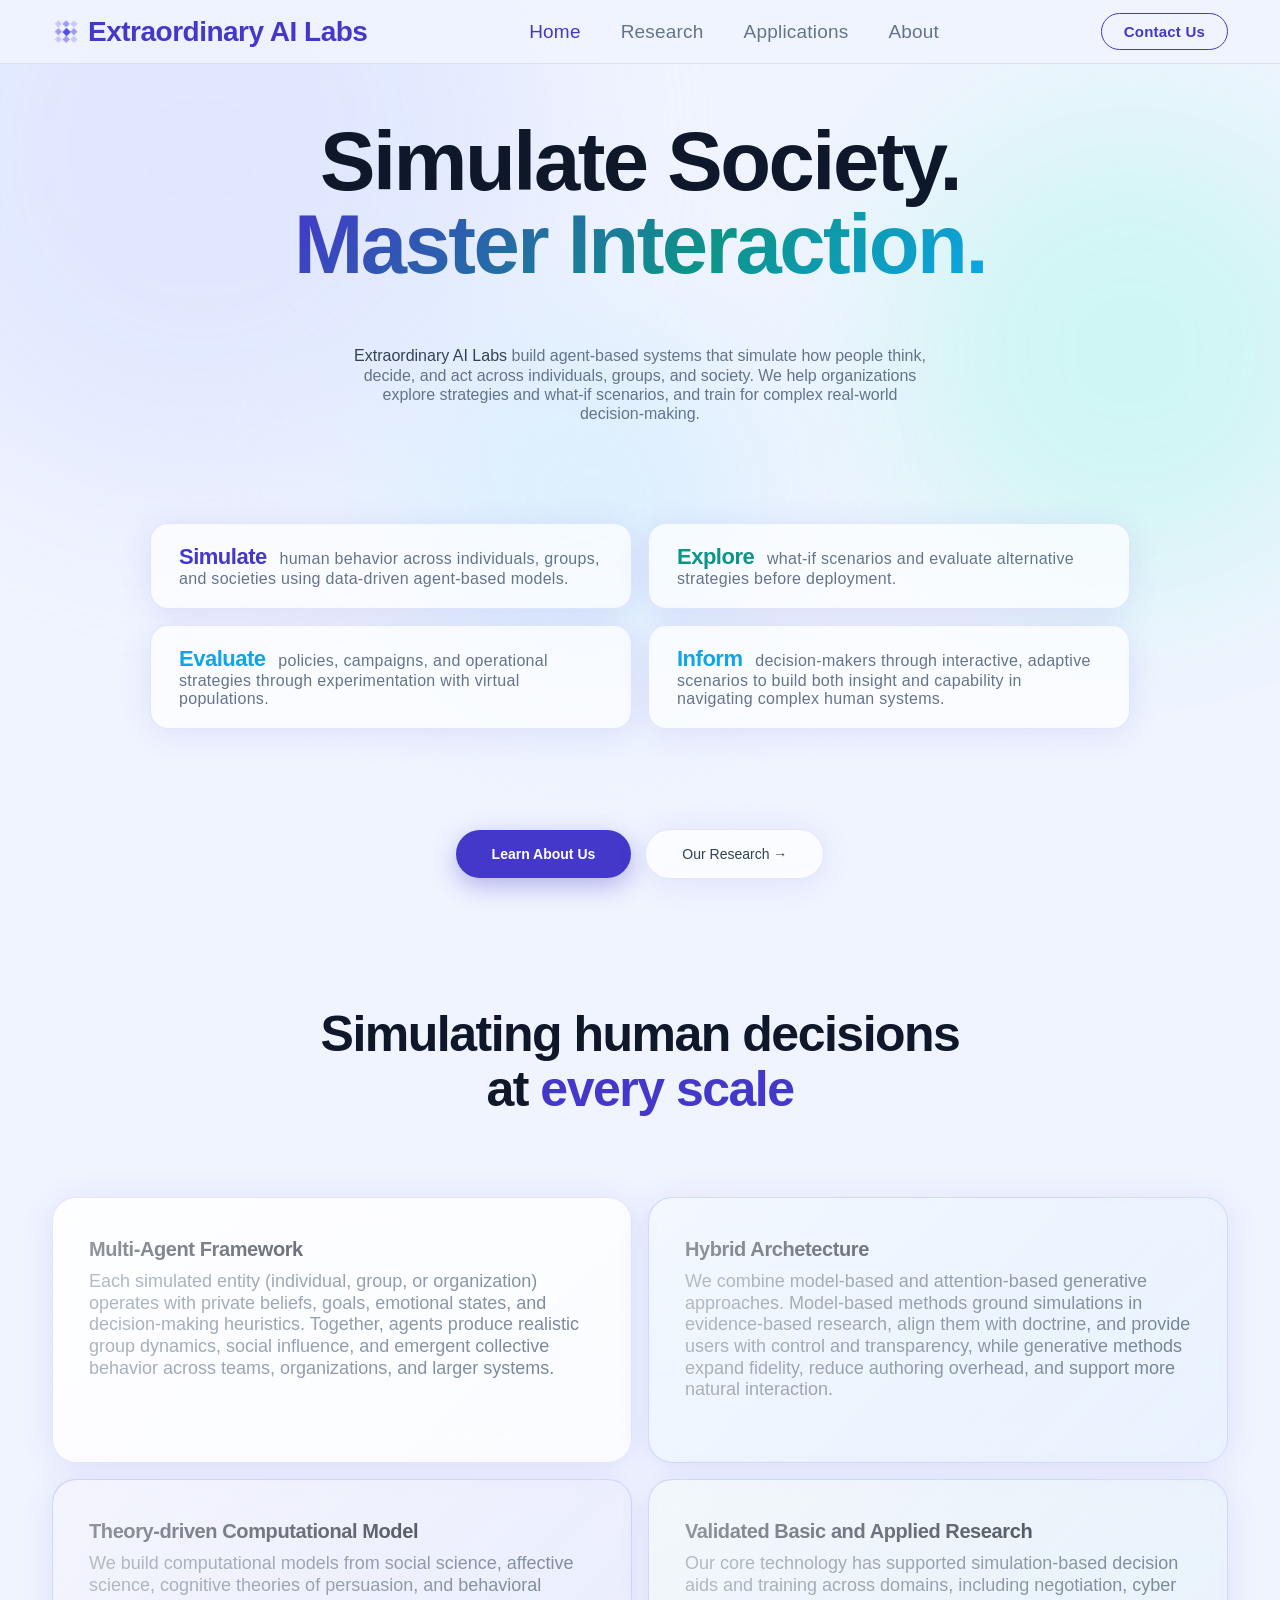
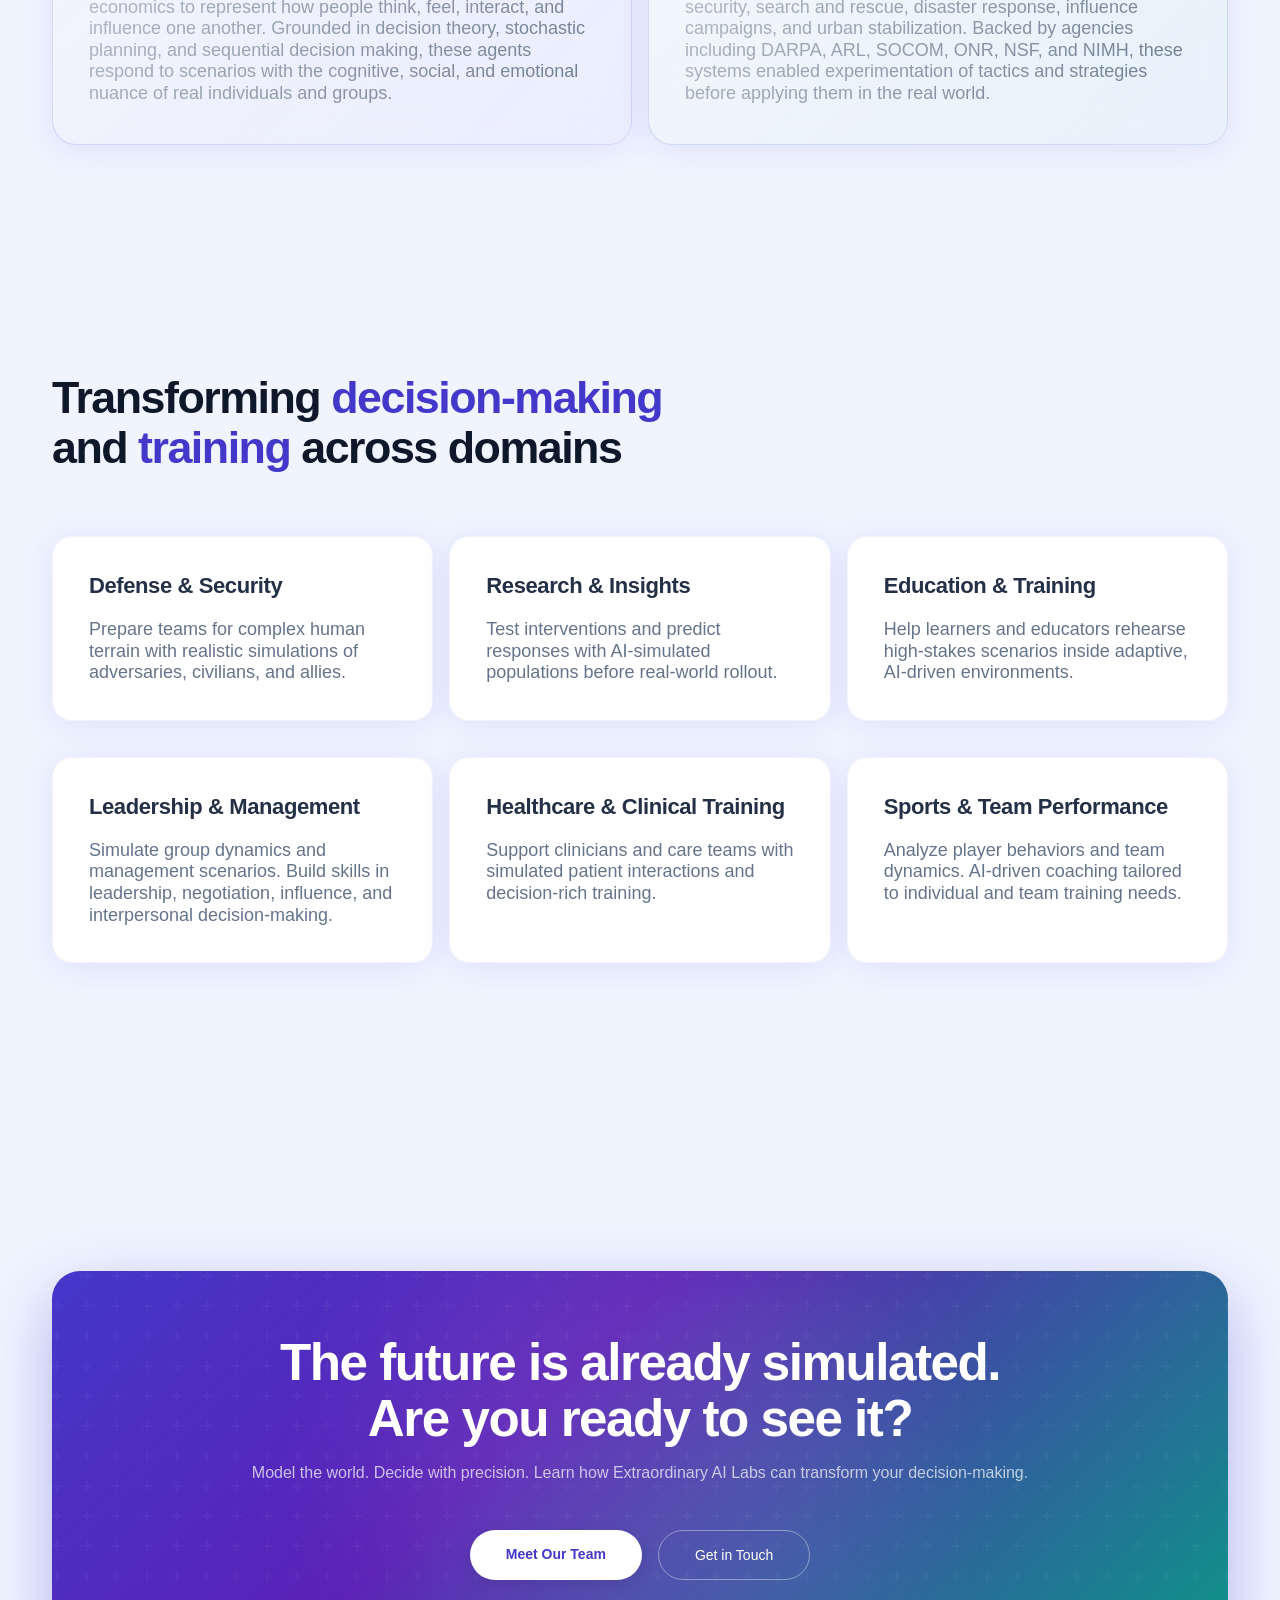
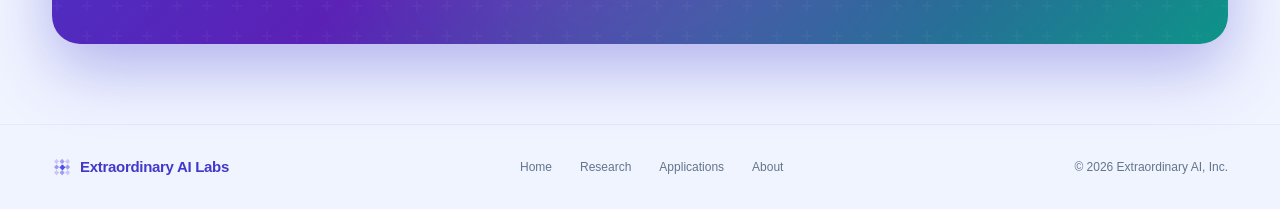
==== commit f826e20f: "Revised version" ====
--- a/index.html
+++ b/index.html
@@ -15,7 +15,7 @@
 </div>
 
 <nav>
-  <a href="index.html" class="logo"><div class="logo-dot"></div>Extraordinary AI Labs</a>
+  <a href="index.html" class="logo"><img class="logo-mark" src="IMG/eail_logo_concepts-transparent.png" alt="Extraordinary AI Labs logo">Extraordinary AI Labs</a>
   <ul>
     <li><a href="index.html" class="active">Home</a></li>
     <li><a href="#research">Research</a></li>
@@ -34,66 +34,68 @@
   </h1>
 
   <p class="hero-desc">
-    <strong>Extraordinary AI Labs</strong> builds AI-driven simulations of human and group behavior — turning them into adaptive training systems that dramatically improve decision-making, leadership, and real-world performance.
+    <strong>Extraordinary AI Labs</strong> build agent-based systems that simulate how people think, decide, and act across individuals, groups, and society. We help organizations explore strategies and what-if scenarios, and train for complex real-world decision-making.
   </p>
+
+
+  <div class="hero-stats">
+    <div class="stat-card">
+      <div class="stat-label"><span class="stat-lead sn-indigo">Simulate</span> human behavior across individuals, groups, and societies using data-driven agent-based models.</div>
+    </div>
+    <div class="stat-card">
+      <div class="stat-label"><span class="stat-lead sn-teal">Explore</span> what-if scenarios and evaluate alternative strategies before deployment.</div>
+    </div>
+    <div class="stat-card">
+      <div class="stat-label"><span class="stat-lead sn-sky">Evaluate</span> policies, campaigns, and operational strategies through experimentation with virtual populations.</div>
+    </div>
+    <div class="stat-card">
+      <div class="stat-label"><span class="stat-lead sn-sky">Inform</span> decision-makers through interactive, adaptive scenarios to build both insight and capability in navigating complex human systems.</div>
+    </div>
+  </div>
 
   <div class="hero-actions">
     <a href="about.html" class="btn-primary"><span>Learn About Us</span></a>
-    <a href="#research" class="btn-ghost">See Our Research →</a>
-  </div>
-
-  <div class="hero-stats">
-    <div class="stat-card">
-      <div class="stat-num sn-indigo">Multi-Agent</div>
-      <div class="stat-label">Behavioral Modeling</div>
-    </div>
-    <div class="stat-card">
-      <div class="stat-num sn-teal">Adaptive</div>
-      <div class="stat-label">Training Systems</div>
-    </div>
-    <div class="stat-card">
-      <div class="stat-num sn-sky">Real-World</div>
-      <div class="stat-label">Performance Gains</div>
-    </div>
-  </div>
+    <a href="#research" class="btn-ghost">Our Research →</a>
+  </div>
+
 </section>
 
 <!-- ── Research ── -->
 <section class="bento-section" id="research">
   <div class="bento-header">
-    <div class="section-chip">Core Research</div>
-    <h2 class="bento-title">Simulating human decision <br>at every scale</h2>
-    <p class="bento-sub">Our research combine behavioral science, multi-agent AI, and learning science to create training environments that mirror the complexity of real human situations.</p>
+    <h2 class="bento-title">Simulating human decisions <br>at <span>every scale</span></h2>
+    <!--p class="bento-sub">Our research combine behavioral science, multi-agent AI, and learning science to create training environments that mirror the complexity of real human situations.</p-->
   </div>
 
   <div class="tech-grid">
 
-    <!-- Row 1, col 1-2: Human Behavior Modeling -->
+    <!-- Row 1, col 1: Autonomous Multi-Agent Dynamics -->
+    <div class="bento-cell tech-cell-agents">
+      <div class="cell-shimmer"></div>
+      <div class="cell-title">Multi-Agent Framework</div>
+      <div class="cell-desc">Each simulated entity (individual, group, or organization) operates with private beliefs, goals, emotional states, and decision-making heuristics. Together, agents produce realistic group dynamics, social influence, and emergent collective behavior across teams, organizations, and larger systems.</div>
+    </div>
+
+    <!-- Row 1, col 2: Computational Approach -->
+    <div class="bento-cell accent-sky tech-cell-adaptive">
+      <div class="cell-shimmer"></div>
+      <div class="cell-title">Hybrid Archetecture</div>
+      <div class="cell-desc">We combine model-based and attention-based generative approaches. Model-based methods ground simulations in evidence-based research, align them with doctrine, and provide users with control and transparency, while generative methods expand fidelity, reduce authoring overhead, and support more natural interaction.</div>
+    </div>
+
+    <!-- Row 2, col 1: Human Behavior Modeling -->
     <div class="bento-cell accent-indigo tech-cell-merged">
       <div class="cell-shimmer"></div>
-      <div class="cell-title">Human Behavior Modeling</div>
-      <div class="cell-desc">Our AI models the cognitive, social, and emotional dimensions of individual and group behavior using established behavioral science research. Simulated agents think, react, and interact with the nuance of real people, creating training scenarios that feel credible and transfer more effectively to real-world situations.</div>
-    </div>
-
-    <!-- Row 1, col 3: utonomous Agent Architecture -->
-    <div class="bento-cell tech-cell-agents">
-      <div class="cell-shimmer"></div>
-      <div class="cell-title">Autonomous Agent Architecture</div>
-      <div class="cell-desc">Each simulated individual operates with private beliefs, goals, emotional states, and decision-making heuristics. Agents adapt to unfolding events, respond to one another, and form realistic interaction patterns that make training environments feel socially rich and human.</div>
-    </div>
-
-    <!-- Row 2, col 1: Multi-Agent Group Dynamics -->
+      <div class="cell-title">Theory-driven Computational Model</div>
+      <div class="cell-desc">We build computational models from social science, affective science, cognitive theories of persuasion, and behavioral economics to represent how people think, feel, interact, and influence one another. Grounded in decision theory, stochastic planning, and sequential decision making, these agents respond to scenarios with the cognitive, social, and emotional nuance of real individuals and groups.</div>
+    </div>
+
+
+    <!-- Row 2, col 2: Influence and Persuasion -->
     <div class="bento-cell accent-teal tech-cell-group">
       <div class="cell-shimmer"></div>
-      <div class="cell-title">Multi-Agent Group Dynamics</div>
-      <div class="cell-desc">Simulate teams, crowds, organizations, and communities with agents that influence one another in realistic ways. Our multi-agent engine reveals emergent behavior, social pressure, and collective decision-making patterns that simple models often miss.</div>
-    </div>
-
-    <!-- Row 2, col 2-3: Personalized Adaptive Training -->
-    <div class="bento-cell accent-sky tech-cell-adaptive">
-      <div class="cell-shimmer"></div>
-      <div class="cell-title">Personalized Adaptive Training</div>
-      <div class="cell-desc">Simulations respond dynamically to trainee actions instead of following a static script. They escalate difficulty, surface edge cases, and personalize feedback in real time to accelerate learning and strengthen retention.</div>
+      <div class="cell-title">Validated Basic and Applied Research</div>
+      <div class="cell-desc">Our core technology has supported simulation-based decision aids and training across domains, including negotiation, cyber security, search and rescue, disaster response, influence campaigns, and urban stabilization. Backed by agencies including DARPA, ARL, SOCOM, ONR, NSF, and NIMH, these systems enabled experimentation of tactics and strategies before applying them in the real world. </div>
     </div>
 
   </div>
@@ -103,62 +105,34 @@
 <section class="cases-section" id="applications">
   <div class="cases-header">
     <div>
-      <div class="section-chip">Applications</div>
       <h2 class="cases-title">Transforming <span>decision-making</span> and <span>training</span> across domains</h2>
     </div>
   </div>
 
   <div class="cases-grid">
     <div class="case-card">
+      <div class="case-title">Defense &amp; Security</div>
+      <div class="case-desc">Prepare teams for complex human terrain with realistic simulations of adversaries, civilians, and allies. </div>
+    </div>
+    <div class="case-card">
+      <div class="case-title">Research &amp; Insights</div>
+      <div class="case-desc">Test interventions and predict responses with AI-simulated populations before real-world rollout. </div>
+    </div>
+    <div class="case-card">
       <div class="case-title">Education &amp; Training</div>
-      <div class="case-desc">Help learners and educators rehearse high-stakes scenarios inside adaptive, AI-driven environments. Build stronger reasoning, communication, and decision-making through consequence-rich practice.</div>
-    </div>
-    <div class="case-card">
-      <div class="case-title">Defense &amp; Security</div>
-      <div class="case-desc">Prepare teams for complex human terrain with realistic simulations of adversaries, civilians, and allies. Develop better judgment, coordination, and cultural awareness under pressure.</div>
+      <div class="case-desc">Help learners and educators rehearse high-stakes scenarios inside adaptive, AI-driven environments. </div>
     </div>
     <div class="case-card">
       <div class="case-title">Leadership &amp; Management</div>
-      <div class="case-desc">Train leaders in realistic organizational scenarios shaped by conflict, ambiguity, and team dynamics. Practice communication, influence, and decision-making before stakes become real.</div>
+      <div class="case-desc">Simulate group dynamics and management scenarios. Build skills in leadership, negotiation, influence, and interpersonal decision-making.</div>
     </div>
     <div class="case-card">
       <div class="case-title">Healthcare &amp; Clinical Training</div>
-      <div class="case-desc">Support clinicians and care teams with simulated patient interactions and decision-rich training. Improve communication, empathy, and clinical judgment across diverse care situations.</div>
-    </div>
-    <div class="case-card">
-      <div class="case-title">Research &amp; Insights</div>
-      <div class="case-desc">Test interventions and predict responses with AI-simulated populations before real-world rollout. Explore behavioral patterns at scale without the cost and delay of live experiments.</div>
-    </div>
-  </div>
-</section>
-
-<!-- ── HOW IT WORKS ── -->
-<section class="steps-section" id="how">
-  <div class="steps-header">
-    <div class="section-chip">How It Works</div>
-    <h2 class="steps-title">From scenario design to <span>real-world impact</span></h2>
-  </div>
-  <div class="steps-grid">
-    <div class="steps-line"></div>
-    <div class="step-card">
-      <div class="step-num">1</div>
-      <div class="step-title">Define the Context</div>
-      <div class="step-desc">Describe your training domain, target population, and the behavioral skills or decisions you want to develop.</div>
-    </div>
-    <div class="step-card">
-      <div class="step-num">2</div>
-      <div class="step-title">Build the Simulation</div>
-      <div class="step-desc">Our AI generates a richly populated, behaviorally realistic environment tailored to your scenario — with agents that think and act like real people.</div>
-    </div>
-    <div class="step-card">
-      <div class="step-num">3</div>
-      <div class="step-title">Train &amp; Interact</div>
-      <div class="step-desc">Trainees engage with the simulation, making decisions and navigating dynamic situations. The system adapts in real time to their choices and skill level.</div>
-    </div>
-    <div class="step-card">
-      <div class="step-num">4</div>
-      <div class="step-title">Measure &amp; Improve</div>
-      <div class="step-desc">Detailed analytics reveal performance patterns, blind spots, and growth — guiding the next iteration of training and demonstrating real-world impact.</div>
+      <div class="case-desc">Support clinicians and care teams with simulated patient interactions and decision-rich training. </div>
+    </div>
+    <div class="case-card">
+      <div class="case-title">Sports &amp; Team Performance</div>
+      <div class="case-desc">Analyze player behaviors and team dynamics. AI-driven coaching tailored to individual and team training needs. </div>
     </div>
   </div>
 </section>
@@ -177,7 +151,7 @@
 </section>
 
 <footer>
-  <div class="footer-logo">Extraordinary AI Labs</div>
+  <div class="footer-logo"><img class="footer-logo-mark" src="IMG/eail_logo_concepts-transparent.png" alt="Extraordinary AI Labs logo">Extraordinary AI Labs</div>
   <div class="footer-links">
     <a href="index.html">Home</a>
     <a href="#research">Research</a>
--- a/styles.css
+++ b/styles.css
@@ -79,14 +79,15 @@
   border-bottom: 1px solid var(--border);
 }
 .logo {
-  font-size: 24px; font-weight: 800; letter-spacing: -0.5px;
+  font-size: 28px; font-weight: 700; letter-spacing: -0.5px;
   color: var(--indigo); display: flex; align-items: center; gap: 8px;
   text-decoration: none; flex-shrink: 0;
 }
-.logo-dot {
-  width: 8px; height: 8px; border-radius: 50%;
-  background: linear-gradient(135deg, var(--teal), var(--sky));
-  animation: dotPulse 2s ease-in-out infinite; flex-shrink: 0;
+.logo-mark {
+  width: 28px;
+  height: 28px;
+  object-fit: contain;
+  flex-shrink: 0;
 }
 @keyframes dotPulse {
   0%, 100% { transform: scale(1); opacity: 1; }
@@ -94,16 +95,17 @@
 }
 nav ul { list-style: none; display: flex; gap: 40px; }
 nav a {
-  font-size: 17px; font-weight: 400; text-decoration: none;
+  font-size: 19px; font-weight: 400; text-decoration: none;
   color: var(--muted); letter-spacing: 0.2px; transition: color 0.2s;
 }
 nav a:hover { color: var(--indigo); }
 nav a.active { color: var(--indigo); font-weight: 500; }
 .nav-contact {
-  font-size: 13px; font-weight: 600; text-decoration: none;
+  font-size: 15px; font-weight: 600; text-decoration: none;
   border: 1.5px solid var(--indigo); color: var(--indigo);
   padding: 9px 22px; border-radius: 100px; transition: all 0.3s;
 }
+.nav-contact.active,
 .nav-contact:hover { background: var(--indigo); color: white; }
 
 /* ── SCROLL-MARGIN for anchored sections (accounts for fixed nav) ── */
@@ -147,13 +149,13 @@
 }
 .hero-desc {
   font-size: 16px; color: var(--muted); line-height: 1.2;
-  max-width: 580px; margin: 0 auto 48px; font-weight: 300;
+  max-width: 580px; margin: 32px auto 72px; font-weight: 300;
   animation: fadeUp 0.5s ease 0.2s both;
 }
 .hero-desc strong { color: var(--text2); font-weight: 500; }
 .hero-actions {
   display: flex; gap: 14px; align-items: center; justify-content: center;
-  margin-bottom: 72px; animation: fadeUp 0.5s ease 0.3s both;
+  margin-top: 72px; margin-bottom: 0; animation: fadeUp 0.5s ease 0.3s both;
 }
 
 /* ── BUTTONS ── */
@@ -203,19 +205,29 @@
 }
 
 /* ── STAT CARDS ── */
-.hero-stats { display: flex; gap: 16px; justify-content: center; animation: fadeUp 0.5s ease 0.4s both; }
+.hero-stats {
+  display: grid;
+  grid-template-columns: repeat(2, minmax(0, 1fr));
+  gap: 16px;
+  width: min(980px, 100%);
+  align-items: stretch;
+  margin-top: 28px;
+  margin-bottom: 28px;
+  animation: fadeUp 0.5s ease 0.4s both;
+}
 .stat-card {
   background: var(--glass); backdrop-filter: blur(16px);
   border: 1px solid var(--border); border-radius: 18px;
   padding: 20px 28px; text-align: center; box-shadow: var(--shadow);
   transition: transform 0.3s;
+  height: 100%;
 }
 .stat-card:hover { transform: translateY(-4px); }
-.stat-num { font-size: 22px; font-weight: 800; letter-spacing: -0.5px; line-height: 1; margin-bottom: 4px; }
 .sn-indigo { color: var(--indigo); }
 .sn-teal   { color: var(--teal); }
 .sn-sky    { color: var(--sky); }
-.stat-label { font-size: 11px; color: var(--muted); font-weight: 400; letter-spacing: 0.3px; }
+.stat-label { font-size: 16px; color: var(--muted); font-weight: 400; letter-spacing: 0.3px; text-align: left; }
+.stat-lead { font-size: 22px; font-weight: 800; letter-spacing: -0.5px; margin-right: 8px; }
 
 /* ── SECTION CHIP ── */
 .section-chip {
@@ -229,15 +241,16 @@
 /* ── BENTO / TECHNOLOGY SECTION ── */
 .bento-section {
   position: relative; z-index: 1;
-  padding: 0 52px 100px;
+  padding: 48px 52px 140px;
 }
 .bento-header {
-  text-align: center; margin-bottom: 52px;
+  text-align: center; margin-bottom: 80px;
 }
 .bento-title {
   font-size: clamp(32px, 4vw, 50px);
   font-weight: 800; letter-spacing: -1.5px; line-height: 1.1; margin-bottom: 16px;
 }
+.bento-title span { color: var(--indigo); }
 .bento-sub {
   font-size: 16px; color: var(--muted); max-width: 520px;
   margin: 0 auto; line-height: 1.2; font-weight: 300;
@@ -298,10 +311,10 @@
 }
 
 /* ── APPLICATIONS SECTION ── */
-.cases-section { position: relative; z-index: 1; padding: 0 52px 100px; }
+.cases-section { position: relative; z-index: 1; padding: 88px 52px 220px; }
 .cases-header {
   display: flex; align-items: flex-end; justify-content: space-between;
-  margin-bottom: 40px;
+  margin-bottom: 64px;
 }
 .cases-title {
   font-size: clamp(30px, 3.5vw, 46px); font-weight: 800;
@@ -312,7 +325,8 @@
 .cases-grid {
   display: grid;
   grid-template-columns: repeat(3, 1fr);
-  gap: 16px;
+  column-gap: 16px;
+  row-gap: 36px;
 }
 /* 5 cards: first 3 in row 1, last 2 centered in row 2 */
 .cases-grid .case-card:nth-child(4) { grid-column: 1; }
@@ -337,8 +351,8 @@
   border-radius: 100px; padding: 4px 12px; display: inline-block; margin-bottom: 16px;
 }
 .case-title {
-  font-size: 20px; font-weight: 700; letter-spacing: -0.4px;
-  margin-bottom: 12px; color: var(--text);
+  font-size: 22px; font-weight: 700; letter-spacing: -0.4px;
+  margin-bottom: 20px; color: #243046;
 }
 .case-desc { font-size: 18px; color: var(--muted); line-height: 1.2; font-weight: 300; }
 
@@ -355,7 +369,7 @@
   gap: 16px; position: relative;
 }
 .steps-line {
-  position: absolute; top: 36px; left: 12.5%; right: 12.5%; height: 1px;
+  position: absolute; top: 58px; left: 12.5%; right: 12.5%; height: 1px;
   background: linear-gradient(90deg, transparent, var(--border), var(--indigo-light), var(--teal-light), var(--border), transparent);
 }
 .step-card {
@@ -365,20 +379,20 @@
 }
 .step-card:hover { transform: translateY(-6px); box-shadow: var(--shadow-lg); border-color: var(--border); }
 .step-num {
-  width: 56px; height: 56px; border-radius: 50%;
+  width: 44px; height: 44px; border-radius: 50%;
   background: linear-gradient(135deg, var(--indigo), var(--teal));
-  color: white; font-size: 20px; font-weight: 800;
+  color: white; font-size: 16px; font-weight: 800;
   display: flex; align-items: center; justify-content: center;
   margin: 0 auto 24px; box-shadow: 0 6px 20px rgba(67,56,202,0.35);
 }
-.step-title { font-size: 16px; font-weight: 700; letter-spacing: -0.3px; margin-bottom: 10px; }
-.step-desc { font-size: 13px; color: var(--muted); line-height: 1.7; font-weight: 300; }
+.step-title { font-size: 20px; font-weight: 700; letter-spacing: -0.3px; margin-bottom: 10px; }
+.step-desc { font-size: 16px; color: var(--muted); line-height: 1.2; font-weight: 300; text-align: left; }
 
 /* ── CTA BANNER ── */
-.cta-section { position: relative; z-index: 1; padding: 0 52px 80px; }
+.cta-section { position: relative; z-index: 1; padding: 88px 52px 80px; }
 .cta-inner {
   background: linear-gradient(135deg, var(--indigo) 0%, #5b21b6 40%, var(--teal) 100%);
-  border-radius: 28px; padding: 88px 80px; text-align: center;
+  border-radius: 28px; padding: 64px 80px; text-align: center;
   position: relative; overflow: hidden;
   box-shadow: 0 24px 64px rgba(67,56,202,0.35);
 }
@@ -409,7 +423,21 @@
   padding: 32px 52px; border-top: 1px solid var(--border2);
   display: flex; justify-content: space-between; align-items: center;
 }
-.footer-logo { font-size: 15px; font-weight: 800; color: var(--indigo); letter-spacing: -0.3px; }
+.footer-logo {
+  display: flex;
+  align-items: center;
+  gap: 8px;
+  font-size: 15px;
+  font-weight: 800;
+  color: var(--indigo);
+  letter-spacing: -0.3px;
+}
+.footer-logo-mark {
+  width: 20px;
+  height: 20px;
+  object-fit: contain;
+  flex-shrink: 0;
+}
 .footer-links { display: flex; gap: 28px; }
 .footer-links a {
   font-size: 12px; color: var(--muted); text-decoration: none;
@@ -423,6 +451,313 @@
   from { opacity: 0; transform: translateY(20px); }
   to   { opacity: 1; transform: translateY(0); }
 }
+
+@media (max-width: 1100px) {
+  nav {
+    padding: 0 28px;
+  }
+
+  .logo {
+    font-size: 24px;
+  }
+
+  nav ul {
+    gap: 28px;
+  }
+
+  nav a {
+    font-size: 17px;
+  }
+
+  .nav-contact {
+    font-size: 14px;
+    padding: 8px 18px;
+  }
+
+  .hero-stats {
+    grid-template-columns: repeat(2, minmax(0, 1fr));
+  }
+
+  .cases-grid {
+    grid-template-columns: repeat(2, minmax(0, 1fr));
+  }
+
+  .cases-grid .case-card:nth-child(4),
+  .cases-grid .case-card:nth-child(5) {
+    grid-column: auto;
+  }
+
+  .steps-grid {
+    grid-template-columns: repeat(2, 1fr);
+  }
+
+  .steps-line {
+    display: none;
+  }
+
+  .mission-inner {
+    grid-template-columns: 1fr;
+    gap: 40px;
+  }
+
+  .mission-right {
+    align-items: flex-start;
+  }
+
+  .mission-title {
+    margin-left: 0;
+  }
+
+  .founders-grid {
+    grid-template-columns: repeat(2, 1fr);
+  }
+
+  .cta-inner,
+  .contact-inner {
+    padding: 56px 48px;
+  }
+}
+
+@media (max-width: 900px) {
+  nav {
+    flex-wrap: wrap;
+    gap: 14px 20px;
+    height: auto;
+    padding: 14px 24px;
+  }
+
+  nav ul {
+    order: 3;
+    width: 100%;
+    justify-content: center;
+    flex-wrap: wrap;
+    gap: 12px 20px;
+  }
+
+  nav a {
+    font-size: 16px;
+  }
+
+  .nav-contact {
+    margin-left: auto;
+    font-size: 14px;
+    padding: 8px 18px;
+  }
+
+  .hero,
+  .bento-section,
+  .cases-section,
+  .steps-section,
+  .cta-section,
+  .page-hero,
+  .one-liner-wrap,
+  .mission-section,
+  .founders-section,
+  .values-section,
+  .contact-section,
+  footer {
+    padding-left: 24px;
+    padding-right: 24px;
+  }
+
+  .hero {
+    padding-top: 140px;
+  }
+
+  .hero-actions {
+    margin-top: 48px;
+  }
+
+  .one-liner-card,
+  .mission-inner,
+  .cta-inner,
+  .contact-inner {
+    padding-left: 32px;
+    padding-right: 32px;
+  }
+
+  .cases-header {
+    display: block;
+    margin-bottom: 48px;
+  }
+
+  .cases-title {
+    max-width: 100%;
+  }
+
+  .case-card,
+  .bento-cell,
+  .step-card,
+  .founder-body {
+    padding-left: 28px;
+    padding-right: 28px;
+  }
+
+  section[id],
+  div[id] {
+    scroll-margin-top: 112px;
+  }
+
+  .values-grid {
+    grid-template-columns: 1fr;
+  }
+}
+
+@media (max-width: 640px) {
+  .hero-stats {
+    grid-template-columns: 1fr;
+  }
+
+  nav {
+    padding: 12px 16px;
+  }
+
+  .logo {
+    font-size: 20px;
+  }
+
+  .logo-mark {
+    width: 22px;
+    height: 22px;
+  }
+
+  nav ul {
+    gap: 10px 14px;
+  }
+
+  nav a {
+    font-size: 15px;
+  }
+
+  .nav-contact {
+    width: 100%;
+    text-align: center;
+    margin-left: 0;
+    font-size: 15px;
+  }
+
+  .hero {
+    padding: 128px 16px 64px;
+  }
+
+  h1 {
+    font-size: clamp(38px, 12vw, 58px);
+    letter-spacing: -1.6px;
+  }
+
+  .hero-desc,
+  .bento-sub,
+  .case-desc,
+  .step-desc,
+  .founder-bio,
+  .mission-text {
+    font-size: 15px;
+  }
+
+  .hero-actions,
+  .cta-buttons {
+    flex-direction: column;
+    width: 100%;
+  }
+
+  .hero-actions {
+    margin-top: 36px;
+  }
+
+  .btn-primary,
+  .btn-ghost,
+  .btn-white,
+  .btn-outline-white {
+    width: 100%;
+    text-align: center;
+  }
+
+  .bento-section,
+  .cases-section,
+  .steps-section,
+  .cta-section,
+  .page-hero,
+  .one-liner-wrap,
+  .mission-section,
+  .founders-section,
+  .values-section,
+  .contact-section,
+  footer {
+    padding-left: 16px;
+    padding-right: 16px;
+  }
+
+  .tech-grid,
+  .cases-grid,
+  .steps-grid,
+  .founders-grid {
+    grid-template-columns: 1fr;
+  }
+
+  .bento-cell,
+  .case-card,
+  .step-card,
+  .value-card {
+    padding-left: 24px;
+    padding-right: 24px;
+  }
+
+  .page-hero {
+    padding-top: 112px;
+    padding-bottom: 40px;
+  }
+
+  .page-title {
+    font-size: clamp(32px, 10vw, 46px);
+    letter-spacing: -1.2px;
+  }
+
+  .one-liner-card,
+  .mission-inner,
+  .cta-inner,
+  .contact-inner {
+    padding: 28px 24px;
+  }
+
+  .bento-cell,
+  .case-card,
+  .step-card,
+  .founder-body {
+    padding: 24px 22px;
+  }
+
+  .mission-label {
+    font-size: 16px;
+  }
+
+  .mission-accent-line {
+    width: 220px;
+  }
+
+  .mission-title {
+    font-size: 34px;
+  }
+
+  .mv-chip {
+    font-size: 15px;
+  }
+
+  .founder-img-wrap {
+    height: 320px;
+  }
+
+  section[id],
+  div[id] {
+    scroll-margin-top: 156px;
+  }
+
+  .footer-links,
+  footer {
+    flex-direction: column;
+    align-items: flex-start;
+    gap: 16px;
+  }
+}
 .fade-up   { animation: fadeUp 0.6s ease both; }
 .fade-up-1 { animation-delay: 0.1s; }
 .fade-up-2 { animation-delay: 0.2s; }
@@ -433,13 +768,13 @@
 /* Page Hero */
 .page-hero {
   position: relative; z-index: 1;
-  padding: 140px 52px 60px;
-  text-align: center;
+  padding: 180px 52px 60px;
+  text-align: left;
   max-width: 900px; margin: 0 auto;
 }
 .page-title {
-  font-size: clamp(44px, 6vw, 68px);
-  font-weight: 800; letter-spacing: -2px; line-height: 1.0;
+  font-size: clamp(38px, 5vw, 58px);
+  font-weight: 800; letter-spacing: -2px; line-height: 1.15;
   margin-bottom: 0; color: var(--text);
 }
 .page-title span {
@@ -482,20 +817,20 @@
 }
 
 /* Mission */
-.mission-section { position: relative; z-index: 1; padding: 0 52px 90px; }
+.mission-section { position: relative; z-index: 1; padding: 64px 52px 140px; }
 .mission-inner {
-  display: grid; grid-template-columns: 260px 1fr; gap: 72px;
+  display: grid; grid-template-columns: 560px 1fr; gap: 72px;
   max-width: 1100px; margin: 0 auto;
   background: var(--glass); backdrop-filter: blur(16px);
   border: 1px solid var(--border); border-radius: 28px;
   padding: 56px; box-shadow: var(--shadow);
 }
 .mission-label {
-  font-size: 11px; font-weight: 700; letter-spacing: 2px; text-transform: uppercase;
+  font-size: 20px; font-weight: 700; letter-spacing: 2px; text-transform: uppercase;
   color: var(--indigo);
 }
 .mission-accent-line {
-  width: 96px; height: 3px;
+  width: 320px; height: 3px;
   background: linear-gradient(90deg, var(--indigo), var(--teal));
   border-radius: 2px; margin-top: 12px; margin-bottom: 24px;
 }
@@ -511,41 +846,47 @@
   gap: 10px;
   padding: 12px 0;
   border-bottom: 1px solid rgba(99,102,241,0.14);
-  font-size: 14px;
-  font-weight: 500;
+  font-size: 17px;
+  font-weight: 300;
   color: var(--text2);
 }
 .mv-chip:first-child {
   border-top: 1px solid rgba(99,102,241,0.14);
 }
 .mv-icon {
-  font-size: 17px;
-  width: 26px;
+  font-size: 20px;
+  width: 30px;
   text-align: center;
   opacity: 0.9;
 }
+.mission-right {
+  display: flex;
+  flex-direction: column;
+  justify-content: center;
+}
 .mission-title {
-  font-size: 30px; font-weight: 800; letter-spacing: -1px;
-  line-height: 1.15; margin-bottom: 24px; color: var(--text);
+  font-size: 44px; font-weight: 800; letter-spacing: -1px;
+  line-height: 1.15; margin-bottom: 24px; color: #56657f;
+  margin-left: 20px;
 }
 .mission-title span { color: var(--indigo); }
 .mission-text { font-size: 15.5px; color: var(--text2); line-height: 1.88; font-weight: 300; }
 
 /* Founders */
 .founders-section { position: relative; z-index: 1; padding: 0 52px 90px; }
-.founders-header { text-align: center; margin-bottom: 52px; }
+.founders-header { text-align: center; margin-bottom: 72px; }
 .founders-title {
   font-size: clamp(30px, 4vw, 46px); font-weight: 800;
   letter-spacing: -1.5px; line-height: 1.1; margin-bottom: 12px;
 }
 .founders-title span { color: var(--teal); }
 .founders-sub {
-  font-size: 16px; color: var(--muted); max-width: 420px;
-  margin: 0 auto; font-weight: 300; line-height: 1.2;
+  font-size: 16px; color: var(--muted); max-width: 620px;
+  margin: 24px auto 36px; font-weight: 300; line-height: 1.2;
 }
 .founders-grid {
-  display: grid; grid-template-columns: repeat(3, 1fr);
-  gap: 28px; max-width: 1320px; margin: 0 auto;
+  display: grid; grid-template-columns: repeat(2, minmax(0, 1fr));
+  column-gap: 36px; row-gap: 40px; max-width: 900px; margin: 0 auto;
 }
 .founder-card {
   background: var(--surface); border: 1px solid var(--border2);
@@ -580,7 +921,7 @@
   margin-bottom: 14px; align-self: flex-start;
 }
 .founder-name { font-size: 26px; font-weight: 800; letter-spacing: -0.8px; margin-bottom: 4px; color: var(--text); }
-.founder-title { font-size: 14px; font-weight: 500; color: var(--indigo); margin-bottom: 18px; }
+.founder-title { font-size: 15px; font-weight: 500; color: var(--indigo); margin-bottom: 18px; }
 .founder-bio { font-size: 16px; color: var(--muted); line-height: 1.2; font-weight: 300; flex: 1; }
 .founder-divider {
   width: 32px; height: 2px;
@@ -593,7 +934,7 @@
 .values-header { text-align: center; margin-bottom: 44px; }
 .values-title { font-size: clamp(26px, 3.5vw, 42px); font-weight: 800; letter-spacing: -1.5px; line-height: 1.1; }
 .values-title span { color: var(--indigo); }
-.values-grid { display: grid; grid-template-columns: repeat(3, 1fr); gap: 16px; max-width: 1100px; margin: 0 auto; }
+.values-grid { display: grid; grid-template-columns: repeat(2, 1fr); gap: 16px; max-width: 900px; margin: 0 auto; }
 .value-card {
   background: var(--glass); backdrop-filter: blur(16px);
   border: 1px solid var(--border); border-radius: 20px;
@@ -608,7 +949,7 @@
 .contact-section { position: relative; z-index: 1; padding: 0 52px 80px; }
 .contact-inner {
   background: linear-gradient(135deg, var(--indigo) 0%, #5b21b6 40%, var(--teal) 100%);
-  border-radius: 28px; padding: 80px;
+  border-radius: 28px; padding: 56px 64px;
   text-align: center; position: relative; overflow: hidden;
   box-shadow: 0 24px 64px rgba(67,56,202,0.35);
   display: flex; flex-direction: column; align-items: center;
